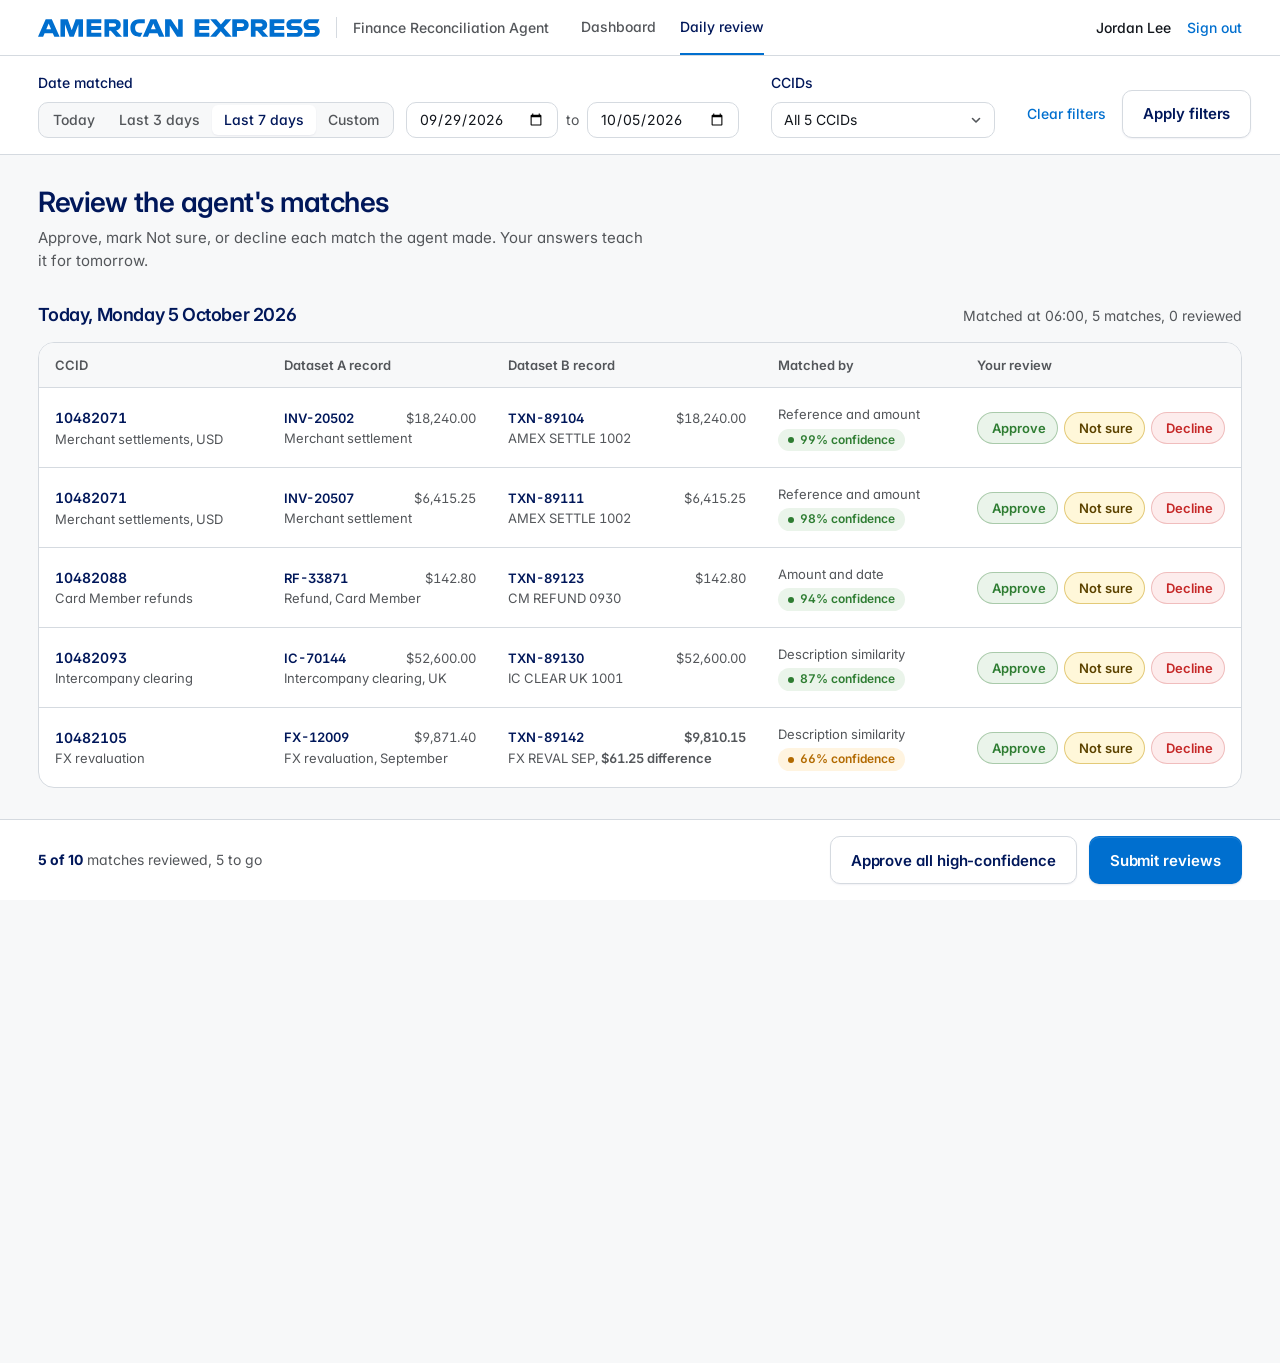
==== Agentic-Fin-Rec/ui/daily-review.html @ f0fa7b22 "Add daily feedback screen Static daily review screen with date-matched and CCID filters, matches gro" ====
<!doctype html>
<html lang="en">
<head>
  <meta charset="utf-8">
  <meta name="viewport" content="width=1440">
  <title>Daily review · Finance Reconciliation Agent</title>
  <link rel="icon" type="image/svg+xml" href="assets/American_Express/American_Express_Symbol_6.svg">
  <link rel="preconnect" href="https://fonts.googleapis.com">
  <link rel="preconnect" href="https://fonts.gstatic.com" crossorigin>
  <link rel="stylesheet" href="https://fonts.googleapis.com/css2?family=Inter:wght@400;500;600;700&display=swap">
  <link rel="stylesheet" href="assets/css/tokens.css">
  <link rel="stylesheet" href="assets/css/base.css">
  <link rel="stylesheet" href="assets/css/onboarding.css">
  <link rel="stylesheet" href="assets/css/daily-review.css">
</head>
<!-- Daily feedback screen. Static UI: no JavaScript; filters and buttons are visual only.
     Reuses the .verdict, .rec, .rule-cell and .section pieces from onboarding.css. -->
<body class="daily">
  <header class="topbar">
    <a class="topbar__brand" href="dashboard.html" aria-label="Finance Reconciliation Agent, dashboard">
      <img class="topbar__logo" src="assets/American_Express/American_Express_Logo_0.svg" alt="American Express" width="282" height="18">
      <span class="topbar__product">Finance Reconciliation Agent</span>
    </a>
    <nav class="topbar__nav" aria-label="Main">
      <a class="topbar__link" href="dashboard.html">Dashboard</a>
      <a class="topbar__link" href="daily-review.html" aria-current="page">Daily review</a>
    </nav>
    <div class="topbar__user">
      <span>Jordan Lee</span>
      <a class="link" href="index.html">Sign out</a>
    </div>
  </header>

  <form class="filters" aria-label="Filter matches">
    <div class="filters__group">
      <span class="field__label" id="date-label">Date matched</span>
      <div class="filters__row">
        <div class="seg" role="radiogroup" aria-labelledby="date-label"><label class="seg__opt"><input type="radio" name="range"><span>Today</span></label><label class="seg__opt"><input type="radio" name="range"><span>Last 3 days</span></label><label class="seg__opt"><input type="radio" name="range" checked><span>Last 7 days</span></label><label class="seg__opt"><input type="radio" name="range"><span>Custom</span></label></div>
        <div class="dates">
          <label class="visually-hidden" for="from">From</label>
          <input class="input input--compact" id="from" type="date" value="2026-09-29">
          <span class="dates__to" aria-hidden="true">to</span>
          <label class="visually-hidden" for="to">To</label>
          <input class="input input--compact" id="to" type="date" value="2026-10-05">
        </div>
      </div>
    </div>

    <div class="filters__group">
      <span class="field__label" id="ccid-label">CCIDs</span>
      <details class="multi">
        <summary class="multi__trigger" aria-labelledby="ccid-label"><span>All 5 CCIDs</span></summary>
        <div class="multi__menu">
          <div class="multi__tools"><a class="link" href="daily-review.html">Select all</a><a class="link" href="daily-review.html">Clear</a></div>
          <ul class="multi__list">
              <li><label class="multi__opt"><input type="checkbox" checked><span class="multi__box" aria-hidden="true"><svg viewBox="0 0 24 24" fill="none" stroke="currentColor" stroke-width="1.75" stroke-linecap="round" stroke-linejoin="round" aria-hidden="true"><path d="m5 12.5 4.5 4.5L19 7.5"/></svg></span><span class="multi__label"><b>10482071</b><span>Merchant settlements, USD</span></span></label></li>
              <li><label class="multi__opt"><input type="checkbox" checked><span class="multi__box" aria-hidden="true"><svg viewBox="0 0 24 24" fill="none" stroke="currentColor" stroke-width="1.75" stroke-linecap="round" stroke-linejoin="round" aria-hidden="true"><path d="m5 12.5 4.5 4.5L19 7.5"/></svg></span><span class="multi__label"><b>10482088</b><span>Card Member refunds</span></span></label></li>
              <li><label class="multi__opt"><input type="checkbox" checked><span class="multi__box" aria-hidden="true"><svg viewBox="0 0 24 24" fill="none" stroke="currentColor" stroke-width="1.75" stroke-linecap="round" stroke-linejoin="round" aria-hidden="true"><path d="m5 12.5 4.5 4.5L19 7.5"/></svg></span><span class="multi__label"><b>10482093</b><span>Intercompany clearing</span></span></label></li>
              <li><label class="multi__opt"><input type="checkbox" checked><span class="multi__box" aria-hidden="true"><svg viewBox="0 0 24 24" fill="none" stroke="currentColor" stroke-width="1.75" stroke-linecap="round" stroke-linejoin="round" aria-hidden="true"><path d="m5 12.5 4.5 4.5L19 7.5"/></svg></span><span class="multi__label"><b>10482105</b><span>FX revaluation</span></span></label></li>
              <li><label class="multi__opt"><input type="checkbox" checked><span class="multi__box" aria-hidden="true"><svg viewBox="0 0 24 24" fill="none" stroke="currentColor" stroke-width="1.75" stroke-linecap="round" stroke-linejoin="round" aria-hidden="true"><path d="m5 12.5 4.5 4.5L19 7.5"/></svg></span><span class="multi__label"><b>10482117</b><span>Rewards liability</span></span></label></li>
          </ul>
        </div>
      </details>
    </div>

    <div class="filters__apply">
      <a class="link" href="daily-review.html">Clear filters</a>
      <button class="btn btn--secondary" type="button">Apply filters</button>
    </div>
  </form>

  <main class="daily__scroll" id="main">
    <div class="daily__inner">
      <header class="work__head daily__head">
        <h1>Review the agent's matches</h1>
        <p>Approve, mark Not sure, or decline each match the agent made. Your answers teach it for tomorrow.</p>
      </header>

        <section class="section day" aria-labelledby="day-2026-10-05">
          <div class="section__head">
            <h2 id="day-2026-10-05">Today, Monday 5 October 2026</h2>
            <p>Matched at 06:00, 5 matches, 0 reviewed</p>
          </div>
          <div class="table-wrap">
            <table class="table">
              <thead>
                <tr>
                  <th scope="col">CCID</th>
                  <th scope="col">Dataset A record</th>
                  <th scope="col">Dataset B record</th>
                  <th scope="col">Matched by</th>
                  <th scope="col">Your review</th>
                </tr>
              </thead>
              <tbody>
                <tr>
                  <td><span class="rec"><b>10482071</b><span>Merchant settlements, USD</span></span></td>
                  <td><span class="rec"><span class="rec__line"><b>INV-20502</b><span class="rec__amount">$18,240.00</span></span><span>Merchant settlement</span></span></td>
                  <td><span class="rec"><span class="rec__line"><b>TXN-89104</b><span class="rec__amount">$18,240.00</span></span><span>AMEX SETTLE 1002</span></span></td>
                  <td><span class="rule-cell"><span>Reference and amount</span><span class="chip chip--success">99% confidence</span></span></td>
                  <td><fieldset class="verdict"><legend class="visually-hidden">Review match for INV-20502</legend><label class="verdict__opt verdict__opt--approve"><input type="radio" name="verdict-INV-20502" value="approve"><svg viewBox="0 0 24 24" fill="none" stroke="currentColor" stroke-width="1.75" stroke-linecap="round" stroke-linejoin="round" aria-hidden="true"><path d="m5 12.5 4.5 4.5L19 7.5"/></svg>Approve</label><label class="verdict__opt verdict__opt--unsure"><input type="radio" name="verdict-INV-20502" value="unsure"><svg viewBox="0 0 24 24" fill="none" stroke="currentColor" stroke-width="1.75" stroke-linecap="round" stroke-linejoin="round" aria-hidden="true"><circle cx="12" cy="12" r="9"/><path d="M9.6 9.2a2.5 2.5 0 0 1 4.8 1c0 1.7-2.4 2.2-2.4 3.6"/><circle cx="12" cy="17" r=".6" fill="currentColor"/></svg>Not sure</label><label class="verdict__opt verdict__opt--decline"><input type="radio" name="verdict-INV-20502" value="decline"><svg viewBox="0 0 24 24" fill="none" stroke="currentColor" stroke-width="1.75" stroke-linecap="round" stroke-linejoin="round" aria-hidden="true"><path d="M7 7l10 10M17 7 7 17"/></svg>Decline</label></fieldset></td>
                </tr>
                <tr>
                  <td><span class="rec"><b>10482071</b><span>Merchant settlements, USD</span></span></td>
                  <td><span class="rec"><span class="rec__line"><b>INV-20507</b><span class="rec__amount">$6,415.25</span></span><span>Merchant settlement</span></span></td>
                  <td><span class="rec"><span class="rec__line"><b>TXN-89111</b><span class="rec__amount">$6,415.25</span></span><span>AMEX SETTLE 1002</span></span></td>
                  <td><span class="rule-cell"><span>Reference and amount</span><span class="chip chip--success">98% confidence</span></span></td>
                  <td><fieldset class="verdict"><legend class="visually-hidden">Review match for INV-20507</legend><label class="verdict__opt verdict__opt--approve"><input type="radio" name="verdict-INV-20507" value="approve"><svg viewBox="0 0 24 24" fill="none" stroke="currentColor" stroke-width="1.75" stroke-linecap="round" stroke-linejoin="round" aria-hidden="true"><path d="m5 12.5 4.5 4.5L19 7.5"/></svg>Approve</label><label class="verdict__opt verdict__opt--unsure"><input type="radio" name="verdict-INV-20507" value="unsure"><svg viewBox="0 0 24 24" fill="none" stroke="currentColor" stroke-width="1.75" stroke-linecap="round" stroke-linejoin="round" aria-hidden="true"><circle cx="12" cy="12" r="9"/><path d="M9.6 9.2a2.5 2.5 0 0 1 4.8 1c0 1.7-2.4 2.2-2.4 3.6"/><circle cx="12" cy="17" r=".6" fill="currentColor"/></svg>Not sure</label><label class="verdict__opt verdict__opt--decline"><input type="radio" name="verdict-INV-20507" value="decline"><svg viewBox="0 0 24 24" fill="none" stroke="currentColor" stroke-width="1.75" stroke-linecap="round" stroke-linejoin="round" aria-hidden="true"><path d="M7 7l10 10M17 7 7 17"/></svg>Decline</label></fieldset></td>
                </tr>
                <tr>
                  <td><span class="rec"><b>10482088</b><span>Card Member refunds</span></span></td>
                  <td><span class="rec"><span class="rec__line"><b>RF-33871</b><span class="rec__amount">$142.80</span></span><span>Refund, Card Member</span></span></td>
                  <td><span class="rec"><span class="rec__line"><b>TXN-89123</b><span class="rec__amount">$142.80</span></span><span>CM REFUND 0930</span></span></td>
                  <td><span class="rule-cell"><span>Amount and date</span><span class="chip chip--success">94% confidence</span></span></td>
                  <td><fieldset class="verdict"><legend class="visually-hidden">Review match for RF-33871</legend><label class="verdict__opt verdict__opt--approve"><input type="radio" name="verdict-RF-33871" value="approve"><svg viewBox="0 0 24 24" fill="none" stroke="currentColor" stroke-width="1.75" stroke-linecap="round" stroke-linejoin="round" aria-hidden="true"><path d="m5 12.5 4.5 4.5L19 7.5"/></svg>Approve</label><label class="verdict__opt verdict__opt--unsure"><input type="radio" name="verdict-RF-33871" value="unsure"><svg viewBox="0 0 24 24" fill="none" stroke="currentColor" stroke-width="1.75" stroke-linecap="round" stroke-linejoin="round" aria-hidden="true"><circle cx="12" cy="12" r="9"/><path d="M9.6 9.2a2.5 2.5 0 0 1 4.8 1c0 1.7-2.4 2.2-2.4 3.6"/><circle cx="12" cy="17" r=".6" fill="currentColor"/></svg>Not sure</label><label class="verdict__opt verdict__opt--decline"><input type="radio" name="verdict-RF-33871" value="decline"><svg viewBox="0 0 24 24" fill="none" stroke="currentColor" stroke-width="1.75" stroke-linecap="round" stroke-linejoin="round" aria-hidden="true"><path d="M7 7l10 10M17 7 7 17"/></svg>Decline</label></fieldset></td>
                </tr>
                <tr>
                  <td><span class="rec"><b>10482093</b><span>Intercompany clearing</span></span></td>
                  <td><span class="rec"><span class="rec__line"><b>IC-70144</b><span class="rec__amount">$52,600.00</span></span><span>Intercompany clearing, UK</span></span></td>
                  <td><span class="rec"><span class="rec__line"><b>TXN-89130</b><span class="rec__amount">$52,600.00</span></span><span>IC CLEAR UK 1001</span></span></td>
                  <td><span class="rule-cell"><span>Description similarity</span><span class="chip chip--success">87% confidence</span></span></td>
                  <td><fieldset class="verdict"><legend class="visually-hidden">Review match for IC-70144</legend><label class="verdict__opt verdict__opt--approve"><input type="radio" name="verdict-IC-70144" value="approve"><svg viewBox="0 0 24 24" fill="none" stroke="currentColor" stroke-width="1.75" stroke-linecap="round" stroke-linejoin="round" aria-hidden="true"><path d="m5 12.5 4.5 4.5L19 7.5"/></svg>Approve</label><label class="verdict__opt verdict__opt--unsure"><input type="radio" name="verdict-IC-70144" value="unsure"><svg viewBox="0 0 24 24" fill="none" stroke="currentColor" stroke-width="1.75" stroke-linecap="round" stroke-linejoin="round" aria-hidden="true"><circle cx="12" cy="12" r="9"/><path d="M9.6 9.2a2.5 2.5 0 0 1 4.8 1c0 1.7-2.4 2.2-2.4 3.6"/><circle cx="12" cy="17" r=".6" fill="currentColor"/></svg>Not sure</label><label class="verdict__opt verdict__opt--decline"><input type="radio" name="verdict-IC-70144" value="decline"><svg viewBox="0 0 24 24" fill="none" stroke="currentColor" stroke-width="1.75" stroke-linecap="round" stroke-linejoin="round" aria-hidden="true"><path d="M7 7l10 10M17 7 7 17"/></svg>Decline</label></fieldset></td>
                </tr>
                <tr>
                  <td><span class="rec"><b>10482105</b><span>FX revaluation</span></span></td>
                  <td><span class="rec"><span class="rec__line"><b>FX-12009</b><span class="rec__amount">$9,871.40</span></span><span>FX revaluation, September</span></span></td>
                  <td><span class="rec"><span class="rec__line"><b>TXN-89142</b><span class="amount-diff">$9,810.15</span></span><span>FX REVAL SEP, <span class="amount-diff">$61.25 difference</span></span></span></td>
                  <td><span class="rule-cell"><span>Description similarity</span><span class="chip chip--warning">66% confidence</span></span></td>
                  <td><fieldset class="verdict"><legend class="visually-hidden">Review match for FX-12009</legend><label class="verdict__opt verdict__opt--approve"><input type="radio" name="verdict-FX-12009" value="approve"><svg viewBox="0 0 24 24" fill="none" stroke="currentColor" stroke-width="1.75" stroke-linecap="round" stroke-linejoin="round" aria-hidden="true"><path d="m5 12.5 4.5 4.5L19 7.5"/></svg>Approve</label><label class="verdict__opt verdict__opt--unsure"><input type="radio" name="verdict-FX-12009" value="unsure"><svg viewBox="0 0 24 24" fill="none" stroke="currentColor" stroke-width="1.75" stroke-linecap="round" stroke-linejoin="round" aria-hidden="true"><circle cx="12" cy="12" r="9"/><path d="M9.6 9.2a2.5 2.5 0 0 1 4.8 1c0 1.7-2.4 2.2-2.4 3.6"/><circle cx="12" cy="17" r=".6" fill="currentColor"/></svg>Not sure</label><label class="verdict__opt verdict__opt--decline"><input type="radio" name="verdict-FX-12009" value="decline"><svg viewBox="0 0 24 24" fill="none" stroke="currentColor" stroke-width="1.75" stroke-linecap="round" stroke-linejoin="round" aria-hidden="true"><path d="M7 7l10 10M17 7 7 17"/></svg>Decline</label></fieldset></td>
                </tr>
              </tbody>
            </table>
          </div>
        </section>

        <section class="section day" aria-labelledby="day-2026-10-02">
          <div class="section__head">
            <h2 id="day-2026-10-02">Friday 2 October 2026</h2>
            <p>Matched at 06:00, 3 matches, 3 reviewed</p>
          </div>
          <div class="table-wrap">
            <table class="table">
              <thead>
                <tr>
                  <th scope="col">CCID</th>
                  <th scope="col">Dataset A record</th>
                  <th scope="col">Dataset B record</th>
                  <th scope="col">Matched by</th>
                  <th scope="col">Your review</th>
                </tr>
              </thead>
              <tbody>
                <tr>
                  <td><span class="rec"><b>10482071</b><span>Merchant settlements, USD</span></span></td>
                  <td><span class="rec"><span class="rec__line"><b>INV-20488</b><span class="rec__amount">$3,120.00</span></span><span>Merchant settlement</span></span></td>
                  <td><span class="rec"><span class="rec__line"><b>TXN-89061</b><span class="rec__amount">$3,120.00</span></span><span>AMEX SETTLE 0930</span></span></td>
                  <td><span class="rule-cell"><span>Reference and amount</span><span class="chip chip--success">99% confidence</span></span></td>
                  <td><fieldset class="verdict"><legend class="visually-hidden">Review match for INV-20488</legend><label class="verdict__opt verdict__opt--approve"><input type="radio" name="verdict-INV-20488" value="approve" checked><svg viewBox="0 0 24 24" fill="none" stroke="currentColor" stroke-width="1.75" stroke-linecap="round" stroke-linejoin="round" aria-hidden="true"><path d="m5 12.5 4.5 4.5L19 7.5"/></svg>Approve</label><label class="verdict__opt verdict__opt--unsure"><input type="radio" name="verdict-INV-20488" value="unsure"><svg viewBox="0 0 24 24" fill="none" stroke="currentColor" stroke-width="1.75" stroke-linecap="round" stroke-linejoin="round" aria-hidden="true"><circle cx="12" cy="12" r="9"/><path d="M9.6 9.2a2.5 2.5 0 0 1 4.8 1c0 1.7-2.4 2.2-2.4 3.6"/><circle cx="12" cy="17" r=".6" fill="currentColor"/></svg>Not sure</label><label class="verdict__opt verdict__opt--decline"><input type="radio" name="verdict-INV-20488" value="decline"><svg viewBox="0 0 24 24" fill="none" stroke="currentColor" stroke-width="1.75" stroke-linecap="round" stroke-linejoin="round" aria-hidden="true"><path d="M7 7l10 10M17 7 7 17"/></svg>Decline</label></fieldset></td>
                </tr>
                <tr>
                  <td><span class="rec"><b>10482117</b><span>Rewards liability</span></span></td>
                  <td><span class="rec"><span class="rec__line"><b>RW-90215</b><span class="rec__amount">$27,400.00</span></span><span>Rewards accrual, September</span></span></td>
                  <td><span class="rec"><span class="rec__line"><b>TXN-89077</b><span class="rec__amount">$27,400.00</span></span><span>REWARDS ACCR SEP</span></span></td>
                  <td><span class="rule-cell"><span>Description similarity</span><span class="chip chip--success">88% confidence</span></span></td>
                  <td><fieldset class="verdict"><legend class="visually-hidden">Review match for RW-90215</legend><label class="verdict__opt verdict__opt--approve"><input type="radio" name="verdict-RW-90215" value="approve" checked><svg viewBox="0 0 24 24" fill="none" stroke="currentColor" stroke-width="1.75" stroke-linecap="round" stroke-linejoin="round" aria-hidden="true"><path d="m5 12.5 4.5 4.5L19 7.5"/></svg>Approve</label><label class="verdict__opt verdict__opt--unsure"><input type="radio" name="verdict-RW-90215" value="unsure"><svg viewBox="0 0 24 24" fill="none" stroke="currentColor" stroke-width="1.75" stroke-linecap="round" stroke-linejoin="round" aria-hidden="true"><circle cx="12" cy="12" r="9"/><path d="M9.6 9.2a2.5 2.5 0 0 1 4.8 1c0 1.7-2.4 2.2-2.4 3.6"/><circle cx="12" cy="17" r=".6" fill="currentColor"/></svg>Not sure</label><label class="verdict__opt verdict__opt--decline"><input type="radio" name="verdict-RW-90215" value="decline"><svg viewBox="0 0 24 24" fill="none" stroke="currentColor" stroke-width="1.75" stroke-linecap="round" stroke-linejoin="round" aria-hidden="true"><path d="M7 7l10 10M17 7 7 17"/></svg>Decline</label></fieldset></td>
                </tr>
                <tr>
                  <td><span class="rec"><b>10482088</b><span>Card Member refunds</span></span></td>
                  <td><span class="rec"><span class="rec__line"><b>RF-33860</b><span class="rec__amount">$1,075.50</span></span><span>Refund, Card Member</span></span></td>
                  <td><span class="rec"><span class="rec__line"><b>TXN-89080</b><span class="amount-diff">$1,057.50</span></span><span>CM REFUND 0929, <span class="amount-diff">$18.00 difference</span></span></span></td>
                  <td><span class="rule-cell"><span>Description similarity</span><span class="chip chip--warning">71% confidence</span></span></td>
                  <td><fieldset class="verdict"><legend class="visually-hidden">Review match for RF-33860</legend><label class="verdict__opt verdict__opt--approve"><input type="radio" name="verdict-RF-33860" value="approve"><svg viewBox="0 0 24 24" fill="none" stroke="currentColor" stroke-width="1.75" stroke-linecap="round" stroke-linejoin="round" aria-hidden="true"><path d="m5 12.5 4.5 4.5L19 7.5"/></svg>Approve</label><label class="verdict__opt verdict__opt--unsure"><input type="radio" name="verdict-RF-33860" value="unsure" checked><svg viewBox="0 0 24 24" fill="none" stroke="currentColor" stroke-width="1.75" stroke-linecap="round" stroke-linejoin="round" aria-hidden="true"><circle cx="12" cy="12" r="9"/><path d="M9.6 9.2a2.5 2.5 0 0 1 4.8 1c0 1.7-2.4 2.2-2.4 3.6"/><circle cx="12" cy="17" r=".6" fill="currentColor"/></svg>Not sure</label><label class="verdict__opt verdict__opt--decline"><input type="radio" name="verdict-RF-33860" value="decline"><svg viewBox="0 0 24 24" fill="none" stroke="currentColor" stroke-width="1.75" stroke-linecap="round" stroke-linejoin="round" aria-hidden="true"><path d="M7 7l10 10M17 7 7 17"/></svg>Decline</label></fieldset></td>
                </tr>
              </tbody>
            </table>
          </div>
        </section>

        <section class="section day" aria-labelledby="day-2026-10-01">
          <div class="section__head">
            <h2 id="day-2026-10-01">Thursday 1 October 2026</h2>
            <p>Matched at 06:00, 2 matches, 2 reviewed</p>
          </div>
          <div class="table-wrap">
            <table class="table">
              <thead>
                <tr>
                  <th scope="col">CCID</th>
                  <th scope="col">Dataset A record</th>
                  <th scope="col">Dataset B record</th>
                  <th scope="col">Matched by</th>
                  <th scope="col">Your review</th>
                </tr>
              </thead>
              <tbody>
                <tr>
                  <td><span class="rec"><b>10482093</b><span>Intercompany clearing</span></span></td>
                  <td><span class="rec"><span class="rec__line"><b>IC-70131</b><span class="rec__amount">$14,990.00</span></span><span>Intercompany clearing, UK</span></span></td>
                  <td><span class="rec"><span class="rec__line"><b>TXN-89012</b><span class="amount-diff">$14,900.00</span></span><span>IC CLEAR UK 0929, <span class="amount-diff">$90.00 difference</span></span></span></td>
                  <td><span class="rule-cell"><span>Description similarity</span><span class="chip chip--warning">61% confidence</span></span></td>
                  <td><fieldset class="verdict"><legend class="visually-hidden">Review match for IC-70131</legend><label class="verdict__opt verdict__opt--approve"><input type="radio" name="verdict-IC-70131" value="approve"><svg viewBox="0 0 24 24" fill="none" stroke="currentColor" stroke-width="1.75" stroke-linecap="round" stroke-linejoin="round" aria-hidden="true"><path d="m5 12.5 4.5 4.5L19 7.5"/></svg>Approve</label><label class="verdict__opt verdict__opt--unsure"><input type="radio" name="verdict-IC-70131" value="unsure"><svg viewBox="0 0 24 24" fill="none" stroke="currentColor" stroke-width="1.75" stroke-linecap="round" stroke-linejoin="round" aria-hidden="true"><circle cx="12" cy="12" r="9"/><path d="M9.6 9.2a2.5 2.5 0 0 1 4.8 1c0 1.7-2.4 2.2-2.4 3.6"/><circle cx="12" cy="17" r=".6" fill="currentColor"/></svg>Not sure</label><label class="verdict__opt verdict__opt--decline"><input type="radio" name="verdict-IC-70131" value="decline" checked><svg viewBox="0 0 24 24" fill="none" stroke="currentColor" stroke-width="1.75" stroke-linecap="round" stroke-linejoin="round" aria-hidden="true"><path d="M7 7l10 10M17 7 7 17"/></svg>Decline</label></fieldset></td>
                </tr>
                <tr>
                  <td><span class="rec"><b>10482071</b><span>Merchant settlements, USD</span></span></td>
                  <td><span class="rec"><span class="rec__line"><b>INV-20471</b><span class="rec__amount">$2,260.40</span></span><span>Merchant settlement</span></span></td>
                  <td><span class="rec"><span class="rec__line"><b>TXN-89019</b><span class="rec__amount">$2,260.40</span></span><span>AMEX SETTLE 0929</span></span></td>
                  <td><span class="rule-cell"><span>Reference and amount</span><span class="chip chip--success">98% confidence</span></span></td>
                  <td><fieldset class="verdict"><legend class="visually-hidden">Review match for INV-20471</legend><label class="verdict__opt verdict__opt--approve"><input type="radio" name="verdict-INV-20471" value="approve" checked><svg viewBox="0 0 24 24" fill="none" stroke="currentColor" stroke-width="1.75" stroke-linecap="round" stroke-linejoin="round" aria-hidden="true"><path d="m5 12.5 4.5 4.5L19 7.5"/></svg>Approve</label><label class="verdict__opt verdict__opt--unsure"><input type="radio" name="verdict-INV-20471" value="unsure"><svg viewBox="0 0 24 24" fill="none" stroke="currentColor" stroke-width="1.75" stroke-linecap="round" stroke-linejoin="round" aria-hidden="true"><circle cx="12" cy="12" r="9"/><path d="M9.6 9.2a2.5 2.5 0 0 1 4.8 1c0 1.7-2.4 2.2-2.4 3.6"/><circle cx="12" cy="17" r=".6" fill="currentColor"/></svg>Not sure</label><label class="verdict__opt verdict__opt--decline"><input type="radio" name="verdict-INV-20471" value="decline"><svg viewBox="0 0 24 24" fill="none" stroke="currentColor" stroke-width="1.75" stroke-linecap="round" stroke-linejoin="round" aria-hidden="true"><path d="M7 7l10 10M17 7 7 17"/></svg>Decline</label></fieldset></td>
                </tr>
              </tbody>
            </table>
          </div>
        </section>

    </div>
  </main>

  <footer class="actions">
    <p class="actions__status"><strong>5 of 10</strong> matches reviewed, 5 to go</p>
    <span class="actions__skip"></span>
    <button class="btn btn--secondary" type="button">Approve all high-confidence</button>
    <button class="btn btn--primary" type="button">Submit reviews</button>
  </footer>
</body>
</html>
---- Agentic-Fin-Rec/ui/assets/css/tokens.css ----
/* ==========================================================================
   Design tokens: Finance Reconciliation Agent
   --------------------------------------------------------------------------
   Single source of truth for colour, type, spacing, radius, shadow and
   motion. Screens reference these variables only; raw hex values belong
   in this file and nowhere else (Issue 4 acceptance criterion).

   Palette is Amex-aligned for an internal tool, not an official brand spec.
   ========================================================================== */

:root {
  /* ---- Brand ------------------------------------------------------------ */
  --color-primary:          #006FCF;  /* buttons, links, active states   */
  --color-primary-hover:    #005BB0;
  --color-primary-active:   #004C93;
  --color-primary-soft:     #E8F2FC;  /* tinted backgrounds              */
  --color-primary-glow:     rgba(0, 111, 207, 0.55);
  --color-primary-glow-soft: rgba(0, 111, 207, 0.32);
  --color-navy:             #00175A;  /* headings, sidebar, dark surfaces */
  --color-navy-deep:        #000F3D;
  --color-navy-raised:      #0B2468;  /* nodes / raised shapes on navy  */
  --color-primary-on-dark:  #6CB4F5;  /* primary accent on navy: 7.4:1  */

  /* ---- Neutrals --------------------------------------------------------- */
  --color-slate:            #53565A;  /* secondary text                   */
  --color-bg:               #F7F8F9;  /* page background                  */
  --color-surface:          #FFFFFF;  /* cards, inputs                    */
  --color-surface-muted:    #F1F3F5;  /* disabled inputs, wells           */
  --color-border:           #D5DAE0;
  --color-border-strong:    #8A9099;
  --color-hairline:         rgba(0, 23, 90, 0.06);
  --color-text:             #12161C;
  --color-text-muted:       var(--color-slate);
  --color-text-subtle:      #6B7076;  /* placeholders: 5:1 on white      */

  /* ---- On dark surfaces (navy) ----------------------------------------- */
  --color-on-dark:          #FFFFFF;
  --color-on-dark-muted:    rgba(255, 255, 255, 0.74);
  --color-on-dark-subtle:   rgba(255, 255, 255, 0.52);
  --color-on-dark-line:     rgba(255, 255, 255, 0.12);
  --color-on-dark-glass:    rgba(255, 255, 255, 0.06);
  --color-on-dark-grid:     rgba(255, 255, 255, 0.06);

  /* ---- Status ----------------------------------------------------------- */
  --color-success:          #2E7D32;  /* matched, completed */
  --color-success-soft:     #EAF4EA;
  --color-success-on-dark:  #8FD694;
  --color-warning:          #B26A00;  /* needs review       */
  --color-warning-soft:     #FFF4E0;
  --color-warning-on-dark:  #FFC567;
  --color-error:            #C62828;  /* failed, unmatched  */
  --color-error-soft:       #FDECEC;
  --color-error-line:       rgba(198, 40, 40, 0.24);
  --color-error-on-dark:    #FF9A9A;

  /* Caution (yellow): "Not sure" review verdict. Dark ink keeps AA contrast. */
  --color-caution:          #F2B600;
  --color-caution-soft:     #FFF7D9;
  --color-caution-ink:      #5C4300;
  --color-caution-line:     rgba(194, 146, 0, 0.45);
  --color-success-line:     rgba(46, 125, 50, 0.35);

  /* ---- Focus ------------------------------------------------------------ */
  --focus-ring:             0 0 0 4px rgba(0, 111, 207, 0.22);
  --focus-ring-error:       0 0 0 4px rgba(198, 40, 40, 0.18);
  --focus-outline:          2px solid var(--color-primary);

  /* ---- Typography ------------------------------------------------------- */
  --font-sans: "Inter", "Helvetica Neue", Helvetica, Arial, system-ui, sans-serif;
  --font-mono: ui-monospace, "SF Mono", Menlo, Consolas, monospace;

  --text-2xs:     0.75rem;    /* 12px */
  --text-xs:      0.8125rem;  /* 13px */
  --text-sm:      0.875rem;   /* 14px */
  --text-md:      0.9375rem;  /* 15px */
  --text-base:    1rem;       /* 16px */
  --text-lg:      1.125rem;   /* 18px */
  --text-xl:      1.5rem;     /* 24px */
  --text-2xl:     1.75rem;    /* 28px */
  --text-display: clamp(2rem, 1.1rem + 2.4vw, 3.25rem);
  --text-display-sm: 2.25rem; /* display on laptop-height screens */

  --weight-regular:  400;
  --weight-medium:   500;
  --weight-semibold: 600;
  --weight-bold:     700;

  --leading-tight:  1.12;
  --leading-snug:   1.35;
  --leading-normal: 1.55;

  --tracking-tight: -0.022em;
  --tracking-wide:  0.08em;

  /* ---- Spacing (4px base) ----------------------------------------------- */
  --space-1:  0.25rem;
  --space-2:  0.5rem;
  --space-3:  0.75rem;
  --space-4:  1rem;
  --space-5:  1.25rem;
  --space-6:  1.5rem;
  --space-8:  2rem;
  --space-10: 2.5rem;
  --space-12: 3rem;
  --space-16: 4rem;

  /* ---- Shape ------------------------------------------------------------ */
  --radius-sm:   6px;
  --radius-md:   10px;
  --radius-lg:   16px;
  --radius-xl:   20px;
  --radius-pill: 999px;

  --control-height: 3rem;

  /* ---- Elevation -------------------------------------------------------- */
  --shadow-sm:   0 1px 2px rgba(0, 23, 90, 0.06);
  --shadow-card: 0 1px 2px rgba(0, 23, 90, 0.04),
                 0 16px 40px -12px rgba(0, 23, 90, 0.16);
  --shadow-lg:   0 2px 4px rgba(0, 23, 90, 0.06),
                 0 32px 64px -16px rgba(0, 23, 90, 0.28);
  --shadow-btn:  0 1px 2px rgba(0, 23, 90, 0.12),
                 inset 0 1px 0 rgba(255, 255, 255, 0.12);

  --shadow-glass: 0 24px 48px -24px rgba(0, 0, 0, 0.5);

  --backdrop:    rgba(0, 15, 61, 0.48);

  /* ---- Motion ----------------------------------------------------------- */
  --ease-out:      cubic-bezier(0.2, 0.8, 0.2, 1);
  --ease-in-out:   cubic-bezier(0.65, 0, 0.35, 1);
  --duration-fast: 120ms;
  --duration:      200ms;
  --duration-slow: 420ms;
}

@media (prefers-reduced-motion: reduce) {
  :root {
    --duration-fast: 0ms;
    --duration:      0ms;
    --duration-slow: 0ms;
  }
}
---- Agentic-Fin-Rec/ui/assets/css/base.css ----
/* ==========================================================================
   Base: reset, typography and shared components
   --------------------------------------------------------------------------
   Components here (button, input, field, alert, badge, link, spinner) are
   the first slice of the Issue 4 design system and are reused by every
   screen. Depends on tokens.css.
   ========================================================================== */

/* ---- Reset -------------------------------------------------------------- */
*,
*::before,
*::after {
  box-sizing: border-box;
}

* {
  margin: 0;
}

html {
  -webkit-text-size-adjust: 100%;
  text-size-adjust: 100%;
}

body {
  min-height: 100vh;
  min-height: 100dvh;
  font-family: var(--font-sans);
  font-size: var(--text-base);
  line-height: var(--leading-normal);
  color: var(--color-text);
  background: var(--color-bg);
  -webkit-font-smoothing: antialiased;
  -moz-osx-font-smoothing: grayscale;
  font-feature-settings: "cv11", "ss01"; /* Inter: single-storey a, open digits */
}

img,
svg {
  display: block;
  max-width: 100%;
}

input,
button,
select,
textarea {
  font: inherit;
  color: inherit;
}

button {
  cursor: pointer;
}

fieldset {
  min-width: 0;
  padding: 0;
  border: 0;
}

h1,
h2,
h3 {
  color: var(--color-navy);
  line-height: var(--leading-tight);
  letter-spacing: var(--tracking-tight);
  text-wrap: balance;
}

p {
  text-wrap: pretty;
}

code {
  font-family: var(--font-mono);
  font-size: 0.92em;
  padding: 0.1em 0.35em;
  border-radius: var(--radius-sm);
  background: var(--color-surface-muted);
  color: var(--color-navy);
}

:focus-visible {
  outline: var(--focus-outline);
  outline-offset: 2px;
}

::selection {
  background: var(--color-primary-soft);
  color: var(--color-navy);
}

.visually-hidden {
  position: absolute !important;
  width: 1px;
  height: 1px;
  padding: 0;
  margin: -1px;
  overflow: hidden;
  clip: rect(0 0 0 0);
  white-space: nowrap;
  border: 0;
}

/* ---- Link --------------------------------------------------------------- */
.link {
  padding: 0;
  border: 0;
  background: none;
  font-size: inherit;
  font-weight: var(--weight-medium);
  color: var(--color-primary);
  text-decoration: underline;
  text-decoration-color: transparent;
  text-underline-offset: 0.2em;
  transition: color var(--duration) var(--ease-out),
              text-decoration-color var(--duration) var(--ease-out);
}

.link:hover {
  color: var(--color-primary-hover);
  text-decoration-color: currentColor;
}

.link:focus-visible {
  border-radius: 2px;
}

.link:disabled {
  color: var(--color-text-subtle);
  cursor: not-allowed;
}

/* ---- Button ------------------------------------------------------------- */
.btn {
  position: relative;
  display: inline-flex;
  align-items: center;
  justify-content: center;
  gap: var(--space-2);
  min-height: var(--control-height);
  padding: 0 var(--space-5);
  border: 1px solid transparent;
  border-radius: var(--radius-md);
  font-size: var(--text-md);
  font-weight: var(--weight-semibold);
  line-height: 1;
  letter-spacing: -0.005em;
  text-decoration: none;
  white-space: nowrap;
  user-select: none;
  transition: background-color var(--duration) var(--ease-out),
              border-color var(--duration) var(--ease-out),
              color var(--duration) var(--ease-out),
              box-shadow var(--duration) var(--ease-out),
              transform var(--duration-fast) var(--ease-out);
}

.btn:active:not(:disabled) {
  transform: translateY(1px);
}

.btn:disabled:not([aria-busy="true"]):not([data-state="success"]) {
  opacity: 0.55;
  cursor: not-allowed;
}

.btn[aria-busy="true"] {
  cursor: progress;
}

.btn--block {
  width: 100%;
}

.btn svg {
  flex: none;
  width: 1.125rem;
  height: 1.125rem;
}

/* Primary */
.btn--primary {
  background: var(--color-primary);
  color: var(--color-on-dark);
  box-shadow: var(--shadow-btn);
}

.btn--primary:hover:not(:disabled) {
  background: var(--color-primary-hover);
}

.btn--primary:active:not(:disabled),
.btn--primary[aria-busy="true"] {
  background: var(--color-primary-active);
}

/* Secondary */
.btn--secondary {
  background: var(--color-surface);
  border-color: var(--color-border);
  color: var(--color-navy);
  box-shadow: var(--shadow-sm);
}

.btn--secondary:hover:not(:disabled) {
  border-color: var(--color-border-strong);
  background: var(--color-bg);
}

.btn--secondary[aria-busy="true"] {
  background: var(--color-bg);
}

/* Ghost */
.btn--ghost {
  background: transparent;
  color: var(--color-primary);
}

.btn--ghost:hover:not(:disabled) {
  background: var(--color-primary-soft);
}

/* Success (set by script after an action completes) */
.btn[data-state="success"] {
  background: var(--color-success);
  border-color: var(--color-success);
  color: var(--color-on-dark);
}

/* Button internals: spinner and check swap in by state */
.btn__spinner,
.btn__check {
  display: none;
}

.btn[aria-busy="true"] .btn__spinner,
.btn[data-state="success"] .btn__check {
  display: block;
}

.btn[aria-busy="true"] .btn__icon,
.btn[data-state="success"] .btn__icon {
  display: none;
}

.btn[data-state="success"] .btn__check {
  animation: pop var(--duration-slow) var(--ease-out);
}

/* ---- Spinner ------------------------------------------------------------ */
.spinner,
.btn__spinner {
  flex: none;
  width: 1.125rem;
  height: 1.125rem;
  border: 2px solid currentColor;
  border-right-color: transparent;
  border-radius: 50%;
  animation: spin 0.7s linear infinite;
}

@media (prefers-reduced-motion: reduce) {
  .spinner,
  .btn__spinner {
    animation-duration: 1.6s;
  }
}

/* ---- Field + Input ------------------------------------------------------ */
.field {
  display: grid;
  gap: var(--space-2);
}

.field__label {
  font-size: var(--text-sm);
  font-weight: var(--weight-medium);
  color: var(--color-navy);
  transition: color var(--duration) var(--ease-out);
}

.field:has(.input:focus) .field__label {
  color: var(--color-primary);
}

.input {
  width: 100%;
  height: var(--control-height);
  padding: 0 var(--space-4);
  border: 1px solid var(--color-border);
  border-radius: var(--radius-md);
  background: var(--color-surface);
  font-size: var(--text-base); /* 16px keeps iOS from zooming on focus */
  color: var(--color-text);
  transition: border-color var(--duration) var(--ease-out),
              box-shadow var(--duration) var(--ease-out),
              background-color var(--duration) var(--ease-out);
}

.input::placeholder {
  color: var(--color-text-subtle);
  opacity: 1;
}

.input:hover:not(:disabled):not(:focus) {
  border-color: var(--color-border-strong);
}

.input:focus {
  outline: none;
  border-color: var(--color-primary);
  box-shadow: var(--focus-ring);
}

.input:disabled {
  background: var(--color-surface-muted);
  color: var(--color-text-muted);
  cursor: not-allowed;
}

.input[aria-invalid="true"] {
  border-color: var(--color-error);
}

.input[aria-invalid="true"]:focus {
  box-shadow: var(--focus-ring-error);
}

.field:has(.input[aria-invalid="true"]) .field__label {
  color: var(--color-error);
}

/* Hide the native reveal / clear icons; we ship our own toggle */
.input::-ms-reveal,
.input::-ms-clear {
  display: none;
}

/* Input with a trailing icon button (e.g. show/hide password) */
.input-group {
  position: relative;
}

.input-group .input {
  padding-right: 3.25rem;
}

.input-action {
  position: absolute;
  top: 50%;
  right: var(--space-1);
  display: grid;
  place-items: center;
  width: 2.5rem;
  height: 2.5rem;
  border: 0;
  border-radius: var(--radius-sm);
  background: transparent;
  color: var(--color-text-subtle);
  translate: 0 -50%;
  transition: color var(--duration) var(--ease-out),
              background-color var(--duration) var(--ease-out);
}

.input-action:hover:not(:disabled) {
  color: var(--color-navy);
  background: var(--color-surface-muted);
}

.input-action:focus-visible {
  outline-offset: -2px;
}

.input-action:disabled {
  cursor: not-allowed;
}

.input-action svg {
  width: 1.25rem;
  height: 1.25rem;
}

/* Message line: space is always reserved so errors never shift layout */
.field__message {
  display: flex;
  align-items: flex-start;
  gap: var(--space-1);
  min-height: 1.25rem;
  font-size: var(--text-xs);
  line-height: 1.25rem;
  color: var(--color-text-muted);
}

.field__message:empty::before {
  content: none;
}

.field.is-invalid .field__message {
  color: var(--color-error);
}

.field.has-warning .field__message {
  color: var(--color-warning);
}

.field.is-invalid .field__message::before,
.field.has-warning .field__message::before {
  content: "";
  flex: none;
  width: 0.875rem;
  height: 0.875rem;
  margin-top: 0.1875rem;
  background: currentColor;
  -webkit-mask: var(--icon-alert) center / contain no-repeat;
  mask: var(--icon-alert) center / contain no-repeat;
}

:root {
  --icon-alert: url("data:image/svg+xml,%3Csvg xmlns='http://www.w3.org/2000/svg' viewBox='0 0 16 16'%3E%3Cpath d='M8 0a8 8 0 1 1 0 16A8 8 0 0 1 8 0Zm0 10.5a1 1 0 1 0 0 2 1 1 0 0 0 0-2ZM8 3.5a1 1 0 0 0-1 1v4a1 1 0 0 0 2 0v-4a1 1 0 0 0-1-1Z'/%3E%3C/svg%3E");
}

/* ---- Alert -------------------------------------------------------------- */
.alert {
  display: flex;
  align-items: flex-start;
  gap: var(--space-3);
  padding: var(--space-3) var(--space-4);
  border: 1px solid transparent;
  border-radius: var(--radius-md);
  font-size: var(--text-sm);
  line-height: var(--leading-snug);
}

.alert svg {
  flex: none;
  width: 1.125rem;
  height: 1.125rem;
  margin-top: 0.0625rem;
}

.alert--error {
  background: var(--color-error-soft);
  border-color: var(--color-error-line);
  color: var(--color-error);
}

/* ---- Badge -------------------------------------------------------------- */
.badge {
  display: inline-flex;
  align-items: center;
  gap: var(--space-1);
  padding: 0.125rem var(--space-2);
  border-radius: var(--radius-pill);
  background: var(--color-primary-soft);
  color: var(--color-primary-active);
  font-size: var(--text-2xs);
  font-weight: var(--weight-semibold);
  letter-spacing: 0.02em;
  line-height: 1.5;
  white-space: nowrap;
}

/* ---- Card --------------------------------------------------------------- */
.card {
  background: var(--color-surface);
  border: 1px solid var(--color-hairline);
  border-radius: var(--radius-xl);
  box-shadow: var(--shadow-card);
}

/* ---- Textarea ----------------------------------------------------------- */
.textarea {
  width: 100%;
  min-height: 6rem;
  padding: var(--space-3) var(--space-4);
  border: 1px solid var(--color-border);
  border-radius: var(--radius-md);
  background: var(--color-surface);
  font-size: var(--text-md);
  line-height: var(--leading-normal);
  color: var(--color-text);
  resize: vertical;
  transition: border-color var(--duration) var(--ease-out),
              box-shadow var(--duration) var(--ease-out);
}

.textarea::placeholder {
  color: var(--color-text-subtle);
  opacity: 1;
}

.textarea:hover:not(:focus) {
  border-color: var(--color-border-strong);
}

.textarea:focus {
  outline: none;
  border-color: var(--color-primary);
  box-shadow: var(--focus-ring);
}

/* ---- Status chip -------------------------------------------------------- */
.chip {
  display: inline-flex;
  align-items: center;
  gap: 0.375rem;
  padding: 0.1875rem 0.625rem;
  border-radius: var(--radius-pill);
  font-size: var(--text-2xs);
  font-weight: var(--weight-semibold);
  line-height: 1.4;
  white-space: nowrap;
  background: var(--color-surface-muted);
  color: var(--color-slate);
}

.chip::before {
  content: "";
  width: 0.375rem;
  height: 0.375rem;
  border-radius: 50%;
  background: currentColor;
}

.chip--success { background: var(--color-success-soft); color: var(--color-success); }
.chip--warning { background: var(--color-warning-soft); color: var(--color-warning); }
.chip--error   { background: var(--color-error-soft);   color: var(--color-error); }
.chip--info    { background: var(--color-primary-soft); color: var(--color-primary-active); }

/* ---- Table -------------------------------------------------------------- */
.table-wrap {
  overflow: hidden;
  border: 1px solid var(--color-border);
  border-radius: var(--radius-lg);
  background: var(--color-surface);
}

.table {
  width: 100%;
  border-collapse: collapse;
  font-size: var(--text-sm);
  font-variant-numeric: tabular-nums;
}

.table th {
  padding: var(--space-3) var(--space-4);
  border-bottom: 1px solid var(--color-border);
  background: var(--color-bg);
  font-size: var(--text-xs);
  font-weight: var(--weight-semibold);
  color: var(--color-text-muted);
  text-align: left;
  white-space: nowrap;
}

.table td {
  padding: var(--space-3) var(--space-4);
  border-bottom: 1px solid var(--color-border);
  vertical-align: middle;
}

.table tr:last-child td {
  border-bottom: 0;
}

.table__num {
  text-align: right;
}

.table__muted {
  color: var(--color-text-muted);
}

.table__strong {
  font-weight: var(--weight-semibold);
  color: var(--color-navy);
}

.table tr.is-error td {
  background: var(--color-error-soft);
}

/* ---- Icon button -------------------------------------------------------- */
.icon-btn {
  display: inline-grid;
  place-items: center;
  width: 2rem;
  height: 2rem;
  padding: 0;
  border: 0;
  border-radius: var(--radius-sm);
  background: transparent;
  color: var(--color-text-subtle);
  transition: color var(--duration) var(--ease-out),
              background-color var(--duration) var(--ease-out);
}

.icon-btn:hover {
  background: var(--color-surface-muted);
  color: var(--color-navy);
}

.icon-btn svg {
  width: 1.125rem;
  height: 1.125rem;
}

/* ---- Select ------------------------------------------------------------- */
/* Wrapper draws the chevron so no colour is baked into a data URI. */
.select {
  position: relative;
}

.select select {
  width: 100%;
  height: var(--control-height);
  padding: 0 2.5rem 0 var(--space-4);
  border: 1px solid var(--color-border);
  border-radius: var(--radius-md);
  background: var(--color-surface);
  font-size: var(--text-base);
  color: var(--color-text);
  appearance: none;
  cursor: pointer;
  transition: border-color var(--duration) var(--ease-out),
              box-shadow var(--duration) var(--ease-out);
}

.select select:hover {
  border-color: var(--color-border-strong);
}

.select select:focus {
  outline: none;
  border-color: var(--color-primary);
  box-shadow: var(--focus-ring);
}

.select::after {
  content: "";
  position: absolute;
  top: 50%;
  right: var(--space-4);
  width: 0.75rem;
  height: 0.75rem;
  background: var(--color-text-muted);
  translate: 0 -50%;
  pointer-events: none;
  -webkit-mask: var(--icon-chevron) center / contain no-repeat;
  mask: var(--icon-chevron) center / contain no-repeat;
}

:root {
  --icon-chevron: url("data:image/svg+xml,%3Csvg xmlns='http://www.w3.org/2000/svg' viewBox='0 0 12 12'%3E%3Cpath d='M2.5 4.5 6 8l3.5-3.5' fill='none' stroke='black' stroke-width='1.6' stroke-linecap='round' stroke-linejoin='round'/%3E%3C/svg%3E");
}

/* ---- Switch (checkbox) -------------------------------------------------- */
.switch {
  position: relative;
  display: inline-flex;
  flex: none;
  cursor: pointer;
}

.switch input {
  position: absolute;
  inset: 0;
  opacity: 0;
  cursor: pointer;
}

.switch__track {
  width: 2.5rem;
  height: 1.5rem;
  padding: 0.1875rem;
  border-radius: var(--radius-pill);
  background: var(--color-border-strong);
  transition: background-color var(--duration) var(--ease-out);
}

.switch__track::after {
  content: "";
  display: block;
  width: 1.125rem;
  height: 1.125rem;
  border-radius: 50%;
  background: var(--color-surface);
  box-shadow: var(--shadow-sm);
  transition: transform var(--duration) var(--ease-out);
}

.switch input:checked + .switch__track {
  background: var(--color-primary);
}

.switch input:checked + .switch__track::after {
  transform: translateX(1rem);
}

.switch input:focus-visible + .switch__track {
  outline: var(--focus-outline);
  outline-offset: 2px;
}

/* ---- Keyframes ---------------------------------------------------------- */
@keyframes spin {
  to { transform: rotate(360deg); }
}

@keyframes pop {
  0%   { transform: scale(0.4); opacity: 0; }
  60%  { transform: scale(1.15); opacity: 1; }
  100% { transform: scale(1); }
}

@keyframes fade-up {
  from { opacity: 0; transform: translateY(8px); }
  to   { opacity: 1; transform: none; }
}
---- Agentic-Fin-Rec/ui/assets/css/onboarding.css ----
/* ==========================================================================
   Onboarding / workspace setup (Issue 2)
   --------------------------------------------------------------------------
   Static UI, fixed desktop layout (1440 x 900, holds at 1280 wide).
   Left: navy setup rail, a running record of what the agent has been given.
   Right: work canvas with a fixed action bar.
   Depends on tokens.css and base.css. No JavaScript.
   ========================================================================== */

.setup {
  display: grid;
  grid-template-columns: 20rem minmax(0, 1fr);
  grid-template-rows: minmax(0, 1fr);
  height: 100vh;
  min-width: 80rem;
  min-height: 50rem;
  overflow: hidden;
}

/* ==========================================================================
   Rail
   ========================================================================== */
.rail {
  position: relative;
  isolation: isolate;
  display: flex;
  flex-direction: column;
  gap: var(--space-8);
  padding: var(--space-8) var(--space-8) var(--space-6);
  overflow: hidden;
  color: var(--color-on-dark);
  background:
    radial-gradient(80% 40% at 0% 0%, var(--color-primary-glow), transparent 70%),
    radial-gradient(70% 35% at 100% 100%, var(--color-primary-glow-soft), transparent 70%),
    linear-gradient(170deg, var(--color-navy) 0%, var(--color-navy-deep) 100%);
}

.rail__brand {
  display: flex;
  align-items: center;
  gap: var(--space-3);
  color: inherit;
  text-decoration: none;
  border-radius: var(--radius-sm);
}

.rail__brand:focus-visible {
  outline-color: var(--color-on-dark);
  outline-offset: 4px;
}

/* American Express Blue Box logo, used as supplied */
.rail__logo {
  flex: none;
  width: 2.5rem;
  height: 2.5rem;
}

.rail__product {
  font-size: var(--text-sm);
  font-weight: var(--weight-semibold);
  line-height: 1.3;
}

.rail__intro h2 {
  font-size: var(--text-xl);
  font-weight: var(--weight-semibold);
  color: var(--color-on-dark);
}

.rail__intro p {
  margin-top: var(--space-2);
  font-size: var(--text-sm);
  color: var(--color-on-dark-muted);
}

/* ---- Steps -------------------------------------------------------------- */
.steps {
  display: grid;
  padding: 0;
  list-style: none;
}

.steps__item {
  position: relative;
  padding-bottom: var(--space-5);
}

/* Connector between step markers */
.steps__item:not(:last-child)::before {
  content: "";
  position: absolute;
  top: 2.25rem;
  bottom: 0.25rem;
  left: 0.9375rem;
  width: 2px;
  border-radius: 1px;
  background: var(--color-on-dark-line);
}

.steps__item.is-done:not(:last-child)::before {
  background: var(--color-success-on-dark);
  opacity: 0.55;
}

.steps__link {
  display: grid;
  grid-template-columns: 2rem minmax(0, 1fr);
  gap: var(--space-3);
  margin: calc(var(--space-2) * -1);
  padding: var(--space-2);
  border-radius: var(--radius-md);
  color: inherit;
  text-decoration: none;
  transition: background-color var(--duration) var(--ease-out);
}

.steps__link:hover {
  background: var(--color-on-dark-glass);
}

.steps__link:focus-visible {
  outline-color: var(--color-on-dark);
  outline-offset: 0;
}

.steps__marker {
  display: grid;
  place-items: center;
  width: 2rem;
  height: 2rem;
  border: 1.5px solid var(--color-on-dark-line);
  border-radius: 50%;
  font-size: var(--text-sm);
  font-weight: var(--weight-semibold);
  font-variant-numeric: tabular-nums;
  color: var(--color-on-dark-subtle);
}

.steps__marker svg {
  width: 1rem;
  height: 1rem;
}

.steps__title {
  display: block;
  padding-top: 0.3125rem;
  font-size: var(--text-md);
  font-weight: var(--weight-semibold);
  color: var(--color-on-dark-muted);
}

.steps__desc {
  display: block;
  margin-top: 0.125rem;
  font-size: var(--text-xs);
  line-height: var(--leading-snug);
  color: var(--color-on-dark-subtle);
}

/* What this step has given the agent (shown once a step is done) */
.steps__result {
  display: inline-flex;
  align-items: center;
  gap: var(--space-1);
  margin-top: var(--space-2);
  font-size: var(--text-xs);
  font-weight: var(--weight-semibold);
  color: var(--color-success-on-dark);
}

.steps__item.is-done .steps__marker {
  border-color: transparent;
  background: var(--color-success-on-dark);
  color: var(--color-navy);
}

.steps__item.is-done .steps__title {
  color: var(--color-on-dark);
}

.steps__item.is-current .steps__marker {
  border-color: var(--color-primary-on-dark);
  background: var(--color-primary);
  color: var(--color-on-dark);
  box-shadow: 0 0 0 4px var(--color-primary-glow-soft);
}

.steps__item.is-current .steps__title {
  color: var(--color-on-dark);
}

.steps__item.is-current .steps__desc {
  color: var(--color-on-dark-muted);
}

.rail__help {
  margin-top: auto;
  font-size: var(--text-xs);
  color: var(--color-on-dark-subtle);
}

.rail__help a {
  white-space: nowrap;
  color: var(--color-on-dark);
  text-decoration: underline;
  text-decoration-color: var(--color-on-dark-subtle);
  text-underline-offset: 0.2em;
}

.rail__help a:focus-visible {
  outline-color: var(--color-on-dark);
}

/* ==========================================================================
   Work canvas
   ========================================================================== */
.work {
  display: grid;
  grid-template-rows: minmax(0, 1fr) auto;
  min-width: 0;
  min-height: 0;
  background: var(--color-bg);
}

.work__scroll {
  overflow-y: auto;
  padding: var(--space-12) clamp(var(--space-12), 4.5vw, var(--space-16)) var(--space-10);
}

.work__inner {
  display: grid;
  gap: var(--space-8);
  max-width: 62rem;
}

.work__head h1 {
  font-size: var(--text-2xl);
  font-weight: var(--weight-semibold);
}

.work__head p {
  max-width: 38rem;
  margin-top: var(--space-2);
  font-size: var(--text-md);
  color: var(--color-text-muted);
}

/* Action bar */
.actions {
  display: flex;
  align-items: center;
  gap: var(--space-3);
  padding: var(--space-4) clamp(var(--space-12), 4.5vw, var(--space-16));
  border-top: 1px solid var(--color-border);
  background: var(--color-surface);
}

.actions__skip {
  margin-right: auto;
  font-size: var(--text-sm);
}

.actions__status {
  font-size: var(--text-sm);
  color: var(--color-text-muted);
}

/* ---- Section header ----------------------------------------------------- */
.section {
  display: grid;
  gap: var(--space-4);
}

.section__head {
  display: flex;
  align-items: baseline;
  justify-content: space-between;
  gap: var(--space-4);
}

.section__head h2 {
  font-size: var(--text-lg);
  font-weight: var(--weight-semibold);
}

.section__head p {
  font-size: var(--text-sm);
  color: var(--color-text-muted);
}

.section__count {
  font-weight: var(--weight-regular);
  color: var(--color-text-muted);
}

/* ---- Panel (one surface per concern, not card soup) -------------------- */
.panel {
  padding: var(--space-6);
  border: 1px solid var(--color-border);
  border-radius: var(--radius-lg);
  background: var(--color-surface);
}

/* ==========================================================================
   Step 1: CCIDs
   ========================================================================== */
.ccid-entry {
  display: grid;
  grid-template-columns: minmax(0, 1fr) auto auto;
  align-items: end;
  gap: var(--space-3);
}

.ccid-entry .field {
  gap: var(--space-2);
}

.hint {
  font-size: var(--text-xs);
  color: var(--color-text-muted);
}

.ccid {
  font-weight: var(--weight-semibold);
  color: var(--color-navy);
}

.table td.table__actions {
  width: 3rem;
  padding-block: var(--space-2);
  text-align: right;
}

.row-note {
  display: block;
  margin-top: 0.125rem;
  font-size: var(--text-xs);
  color: var(--color-error);
}

/* File input hidden inside its <label class="btn"> */
.file-input {
  position: absolute;
  width: 1px;
  height: 1px;
  opacity: 0;
  pointer-events: none;
}

label.btn:has(.file-input:focus-visible) {
  outline: var(--focus-outline);
  outline-offset: 2px;
}

/* ==========================================================================
   Step 2: Knowledge base
   ========================================================================== */
.dropzone {
  display: grid;
  justify-items: center;
  gap: var(--space-2);
  padding: var(--space-8) var(--space-6);
  border: 1.5px dashed var(--color-border-strong);
  border-radius: var(--radius-lg);
  background: var(--color-surface);
  text-align: center;
  cursor: pointer;
  transition: border-color var(--duration) var(--ease-out),
              background-color var(--duration) var(--ease-out);
}

.dropzone:hover,
.dropzone:has(.file-input:focus-visible) {
  border-color: var(--color-primary);
  background: var(--color-primary-soft);
}

.dropzone:has(.file-input:focus-visible) {
  outline: var(--focus-outline);
  outline-offset: 2px;
}

.dropzone__icon {
  display: grid;
  place-items: center;
  width: 3rem;
  height: 3rem;
  margin-bottom: var(--space-2);
  border-radius: 50%;
  background: var(--color-primary-soft);
  color: var(--color-primary);
}

.dropzone__icon svg {
  width: 1.5rem;
  height: 1.5rem;
}

.dropzone__title {
  font-size: var(--text-base);
  font-weight: var(--weight-semibold);
  color: var(--color-navy);
}

.dropzone__title span {
  color: var(--color-primary);
  text-decoration: underline;
  text-underline-offset: 0.2em;
}

.dropzone__formats {
  max-width: 34rem;
  font-size: var(--text-sm);
  color: var(--color-text-muted);
}

.doc-groups {
  display: grid;
  gap: var(--space-6);
}

.doc-group {
  display: grid;
  align-content: start;
  gap: var(--space-3);
}

.doc-group__head {
  display: flex;
  align-items: baseline;
  gap: var(--space-3);
}

.doc-group__head h3 {
  font-size: var(--text-md);
  font-weight: var(--weight-semibold);
}

.doc-group__head p {
  font-size: var(--text-xs);
  color: var(--color-text-muted);
}

.doc-list {
  display: grid;
  padding: 0;
  list-style: none;
  border: 1px solid var(--color-border);
  border-radius: var(--radius-lg);
  background: var(--color-surface);
}

.doc {
  display: grid;
  grid-template-columns: 2.25rem minmax(0, 1fr) 5rem 9.5rem 2rem;
  align-items: center;
  gap: var(--space-4);
  padding: var(--space-3) var(--space-3) var(--space-3) var(--space-4);
}

.doc__size {
  font-size: var(--text-sm);
  font-variant-numeric: tabular-nums;
  color: var(--color-text-muted);
  text-align: right;
}

.doc .chip {
  justify-self: start;
}

.doc + .doc {
  border-top: 1px solid var(--color-border);
}

/* File-type badge: a small folded-corner sheet with the extension */
.doc__type {
  position: relative;
  display: grid;
  place-items: end center;
  width: 2.25rem;
  height: 2.75rem;
  padding-bottom: 0.375rem;
  border-radius: 4px 10px 4px 4px;
  background: var(--color-primary-soft);
  font-size: 0.625rem;
  font-weight: var(--weight-bold);
  letter-spacing: 0.02em;
  color: var(--color-primary-active);
}

.doc__type::before {
  content: "";
  position: absolute;
  top: 0;
  right: 0;
  width: 0.625rem;
  height: 0.625rem;
  border-bottom-left-radius: 3px;
  background: var(--color-primary-glow-soft);
}

.doc__name {
  display: block;
  overflow: hidden;
  font-size: var(--text-sm);
  font-weight: var(--weight-medium);
  color: var(--color-navy);
  text-overflow: ellipsis;
  white-space: nowrap;
}

.doc__meta {
  display: flex;
  flex-wrap: wrap;
  align-items: center;
  gap: var(--space-2);
  margin-top: var(--space-1);
  font-size: var(--text-xs);
  color: var(--color-text-muted);
}

.doc__note {
  display: block;
  margin-top: var(--space-1);
  font-size: var(--text-xs);
  color: var(--color-error);
}

/* ==========================================================================
   Step 3: Sources
   ========================================================================== */
.source-types {
  display: grid;
  grid-template-columns: repeat(5, minmax(0, 1fr));
  gap: var(--space-3);
  border: 0;
}

.source-card {
  position: relative;
  display: grid;
  align-content: start;
  gap: var(--space-1);
  min-height: 8.5rem;
  padding: var(--space-4);
  border: 1px solid var(--color-border);
  border-radius: var(--radius-lg);
  background: var(--color-surface);
  cursor: pointer;
  transition: border-color var(--duration) var(--ease-out),
              box-shadow var(--duration) var(--ease-out),
              background-color var(--duration) var(--ease-out);
}

.source-card input {
  position: absolute;
  opacity: 0;
  pointer-events: none;
}

.source-card:hover {
  border-color: var(--color-border-strong);
}

.source-card:has(input:checked) {
  border-color: var(--color-primary);
  background: var(--color-primary-soft);
  box-shadow: inset 0 0 0 1px var(--color-primary);
}

.source-card:has(input:focus-visible) {
  outline: var(--focus-outline);
  outline-offset: 2px;
}

.source-card:has(input:disabled) {
  background: var(--color-surface-muted);
  cursor: not-allowed;
}

.source-card__icon {
  display: grid;
  place-items: center;
  width: 2.25rem;
  height: 2.25rem;
  margin-bottom: var(--space-2);
  border-radius: var(--radius-md);
  background: var(--color-primary-soft);
  color: var(--color-primary);
}

.source-card:has(input:checked) .source-card__icon {
  background: var(--color-primary);
  color: var(--color-on-dark);
}

.source-card:has(input:disabled) .source-card__icon {
  background: var(--color-border);
  color: var(--color-text-muted);
}

.source-card__icon svg {
  width: 1.25rem;
  height: 1.25rem;
}

.source-card__title {
  font-size: var(--text-sm);
  font-weight: var(--weight-semibold);
  color: var(--color-navy);
}

.source-card__desc {
  font-size: var(--text-xs);
  line-height: var(--leading-snug);
  color: var(--color-text-muted);
}

.source-card .badge {
  position: absolute;
  top: var(--space-4);
  right: var(--space-3);
}

/* One form per source type; the checked card decides which shows */
.source-form {
  display: none;
  gap: var(--space-5);
}

.sources:has(#src-bigquery:checked)   .source-form--bigquery,
.sources:has(#src-sharepoint:checked) .source-form--sharepoint,
.sources:has(#src-gcs:checked)        .source-form--gcs,
.sources:has(#src-upload:checked)     .source-form--upload {
  display: grid;
}

.form-grid {
  display: grid;
  grid-template-columns: repeat(3, minmax(0, 1fr));
  gap: var(--space-4);
}

.form-grid--wide {
  grid-template-columns: minmax(0, 2fr) minmax(0, 1fr);
}

.form-row {
  display: flex;
  align-items: center;
  justify-content: space-between;
  gap: var(--space-4);
}

/* Dataset lanes: the two sides of a reconciliation */
.lanes {
  display: grid;
  grid-template-columns: repeat(2, minmax(0, 1fr));
  gap: var(--space-5);
}

.lane {
  display: grid;
  align-content: start;
  gap: var(--space-3);
}

.lane__head {
  display: flex;
  align-items: center;
  gap: var(--space-3);
}

.lane__tag {
  display: grid;
  place-items: center;
  width: 1.75rem;
  height: 1.75rem;
  border-radius: var(--radius-sm);
  background: var(--color-navy);
  font-size: var(--text-sm);
  font-weight: var(--weight-bold);
  color: var(--color-on-dark);
}

.lane__head h3 {
  font-size: var(--text-md);
  font-weight: var(--weight-semibold);
}

.lane__head p {
  font-size: var(--text-xs);
  color: var(--color-text-muted);
}

.conn {
  display: grid;
  grid-template-columns: 2.25rem minmax(0, 1fr) auto;
  align-items: center;
  gap: var(--space-3);
  padding: var(--space-4);
  border: 1px solid var(--color-border);
  border-radius: var(--radius-lg);
  background: var(--color-surface);
}

.conn__icon {
  display: grid;
  place-items: center;
  width: 2.25rem;
  height: 2.25rem;
  border-radius: var(--radius-md);
  background: var(--color-primary-soft);
  color: var(--color-primary);
}

.conn__icon svg {
  width: 1.125rem;
  height: 1.125rem;
}

.conn__name {
  display: block;
  overflow: hidden;
  font-size: var(--text-sm);
  font-weight: var(--weight-semibold);
  color: var(--color-navy);
  text-overflow: ellipsis;
  white-space: nowrap;
}

.conn__meta {
  display: block;
  font-size: var(--text-xs);
  color: var(--color-text-muted);
}

.conn--empty {
  grid-template-columns: 1fr;
  justify-items: start;
  border-style: dashed;
  background: transparent;
  color: var(--color-text-muted);
  font-size: var(--text-sm);
}

/* ==========================================================================
   Step 4: Test run
   ========================================================================== */
.test-layout {
  display: grid;
  grid-template-columns: minmax(0, 1fr) 21rem;
  align-items: start;
  gap: var(--space-6);
}

.rules {
  display: grid;
  padding: 0;
  list-style: none;
  border: 1px solid var(--color-border);
  border-radius: var(--radius-lg);
  background: var(--color-surface);
}

.rule {
  display: grid;
  grid-template-columns: auto minmax(0, 1fr) auto;
  align-items: start;
  gap: var(--space-4);
  padding: var(--space-4) var(--space-5);
}

.rule + .rule {
  border-top: 1px solid var(--color-border);
}

.rule .switch {
  margin-top: 0.125rem;
}

.rule__title {
  display: block;
  font-size: var(--text-md);
  font-weight: var(--weight-semibold);
  color: var(--color-navy);
}

.rule__desc {
  display: block;
  margin-top: 0.125rem;
  font-size: var(--text-sm);
  color: var(--color-text-muted);
}

.rule__source {
  display: block;
  margin-top: var(--space-2);
  font-size: var(--text-xs);
  color: var(--color-text-subtle);
}

.rule:has(input:not(:checked)) .rule__title,
.rule:has(input:not(:checked)) .rule__desc {
  color: var(--color-text-subtle);
}

/* Test run panel */
.run {
  display: grid;
  gap: var(--space-5);
  position: sticky;
  top: 0;
}

.run h2 {
  font-size: var(--text-lg);
  font-weight: var(--weight-semibold);
}

.run__intro {
  margin-top: var(--space-1);
  font-size: var(--text-sm);
  color: var(--color-text-muted);
}

.run__result {
  display: grid;
  gap: var(--space-4);
  padding-top: var(--space-5);
  border-top: 1px solid var(--color-border);
}

.run__when {
  font-size: var(--text-xs);
  color: var(--color-text-muted);
}

.run__rate {
  display: flex;
  align-items: baseline;
  gap: var(--space-2);
}

.run__rate strong {
  font-size: var(--text-2xl);
  font-weight: var(--weight-semibold);
  font-variant-numeric: tabular-nums;
  color: var(--color-navy);
  letter-spacing: var(--tracking-tight);
}

.run__rate span {
  font-size: var(--text-sm);
  color: var(--color-text-muted);
}

/* Stacked outcome bar */
.outcome {
  display: flex;
  height: 0.5rem;
  overflow: hidden;
  border-radius: var(--radius-pill);
  background: var(--color-surface-muted);
}

.outcome span {
  display: block;
  height: 100%;
}

.outcome span + span {
  border-left: 2px solid var(--color-surface);
}

.outcome__matched { background: var(--color-success); }
.outcome__review  { background: var(--color-warning); }
.outcome__none    { background: var(--color-error); }

.legend {
  display: grid;
  gap: var(--space-2);
  padding: 0;
  list-style: none;
  font-size: var(--text-sm);
}

.legend li {
  display: grid;
  grid-template-columns: 0.625rem minmax(0, 1fr) auto;
  align-items: center;
  gap: var(--space-2);
  color: var(--color-text-muted);
}

.legend li::before {
  content: "";
  width: 0.625rem;
  height: 0.625rem;
  border-radius: 2px;
  background: var(--swatch);
}

.legend strong {
  font-weight: var(--weight-semibold);
  font-variant-numeric: tabular-nums;
  color: var(--color-navy);
}

/* Record cells in the suggested-matches table */
.rec {
  display: grid;
}

.rec b {
  font-weight: var(--weight-semibold);
  color: var(--color-navy);
}

.rec b,
.rec span {
  white-space: nowrap;
}

.rec span {
  font-size: var(--text-xs);
  color: var(--color-text-muted);
}

.amount-diff {
  font-weight: var(--weight-semibold);
  color: var(--color-warning);
}

.review-btns {
  display: inline-flex;
  gap: var(--space-1);
}

.icon-btn--accept:hover {
  background: var(--color-success-soft);
  color: var(--color-success);
}

.icon-btn--reject:hover {
  background: var(--color-error-soft);
  color: var(--color-error);
}

/* ==========================================================================
   Step 4: Instructions
   ========================================================================== */
.prompt {
  display: grid;
  grid-template-columns: minmax(0, 1fr) 17rem;
  gap: var(--space-6);
}

.prompt__field {
  display: grid;
  gap: var(--space-2);
}

.prompt .textarea {
  min-height: 17rem;
}

.prompt__foot {
  display: flex;
  justify-content: space-between;
  gap: var(--space-4);
  font-size: var(--text-xs);
  color: var(--color-text-muted);
}

.tips {
  align-self: start;
  padding: var(--space-5);
  border-radius: var(--radius-md);
  background: var(--color-bg);
}

.tips h3 {
  font-size: var(--text-sm);
  font-weight: var(--weight-semibold);
}

.tips ul {
  display: grid;
  gap: var(--space-2);
  margin-top: var(--space-3);
  padding-left: 1.1em;
  font-size: var(--text-sm);
  color: var(--color-text-muted);
}

.tips li::marker {
  color: var(--color-primary);
}

/* Per-item instructions: one <details> per source or file */
.notes {
  display: grid;
  gap: var(--space-5);
}

.notes__group h3 {
  margin-bottom: var(--space-3);
  font-size: var(--text-md);
  font-weight: var(--weight-semibold);
}

.note-list {
  border: 1px solid var(--color-border);
  border-radius: var(--radius-lg);
  background: var(--color-surface);
}

.note + .note {
  border-top: 1px solid var(--color-border);
}

.note summary {
  display: grid;
  grid-template-columns: 2.25rem minmax(0, 1fr) auto 1rem;
  align-items: center;
  gap: var(--space-4);
  padding: var(--space-3) var(--space-5) var(--space-3) var(--space-4);
  list-style: none;
  cursor: pointer;
  border-radius: var(--radius-lg);
}

.note summary::-webkit-details-marker {
  display: none;
}

.note summary:hover {
  background: var(--color-bg);
}

.note summary:focus-visible {
  outline-offset: -2px;
}

/* Chevron */
.note summary::after {
  content: "";
  width: 0.5rem;
  height: 0.5rem;
  margin-left: 0.25rem;
  border-right: 1.5px solid var(--color-text-muted);
  border-bottom: 1.5px solid var(--color-text-muted);
  transform: rotate(45deg);
  transition: transform var(--duration) var(--ease-out);
}

.note[open] summary::after {
  transform: rotate(-135deg);
}

.note__icon {
  display: grid;
  place-items: center;
  width: 2.25rem;
  height: 2.25rem;
  border-radius: var(--radius-md);
  background: var(--color-primary-soft);
  color: var(--color-primary);
  font-size: 0.625rem;
  font-weight: var(--weight-bold);
}

.note__icon svg {
  width: 1.125rem;
  height: 1.125rem;
}

.note__name {
  display: block;
  overflow: hidden;
  font-size: var(--text-sm);
  font-weight: var(--weight-semibold);
  color: var(--color-navy);
  text-overflow: ellipsis;
  white-space: nowrap;
}

.note__sub {
  display: block;
  font-size: var(--text-xs);
  color: var(--color-text-muted);
}

.note__empty {
  font-size: var(--text-xs);
  color: var(--color-text-subtle);
}

.note__body {
  display: grid;
  gap: var(--space-2);
  padding: 0 var(--space-5) var(--space-4) calc(var(--space-4) + 2.25rem + var(--space-4));
}

.note__body .textarea {
  min-height: 4.5rem;
  font-size: var(--text-sm);
}

/* Filled in by the agent: tinted so it's clear the user didn't type it */
.textarea--agent {
  border-color: var(--color-primary-glow-soft);
  background: var(--color-primary-soft);
}

.note__source {
  font-size: var(--text-xs);
  color: var(--color-text-muted);
}

.note__source q {
  color: var(--color-navy);
}

/* ==========================================================================
   Step 5: Review verdicts (Approve / Not sure / Decline)
   Green / yellow / red, each with an icon so colour isn't the only cue.
   ========================================================================== */
.verdict {
  display: inline-flex;
  gap: 0.375rem;
  border: 0;
}

.verdict__opt {
  position: relative;
  display: inline-flex;
  align-items: center;
  gap: 0.3125rem;
  height: 2rem;
  padding: 0 0.6875rem 0 0.5625rem;
  border: 1px solid transparent;
  border-radius: var(--radius-pill);
  font-size: var(--text-xs);
  font-weight: var(--weight-semibold);
  white-space: nowrap;
  cursor: pointer;
  transition: background-color var(--duration) var(--ease-out),
              border-color var(--duration) var(--ease-out),
              color var(--duration) var(--ease-out);
}

.verdict__opt input {
  position: absolute;
  opacity: 0;
  pointer-events: none;
}

.verdict__opt svg {
  width: 0.875rem;
  height: 0.875rem;
}

.verdict__opt:has(input:focus-visible) {
  outline: var(--focus-outline);
  outline-offset: 2px;
}

.verdict__opt--approve {
  border-color: var(--color-success-line);
  background: var(--color-success-soft);
  color: var(--color-success);
}

.verdict__opt--unsure {
  border-color: var(--color-caution-line);
  background: var(--color-caution-soft);
  color: var(--color-caution-ink);
}

.verdict__opt--decline {
  border-color: var(--color-error-line);
  background: var(--color-error-soft);
  color: var(--color-error);
}

.verdict__opt--approve:hover { border-color: var(--color-success); }
.verdict__opt--unsure:hover  { border-color: var(--color-caution); }
.verdict__opt--decline:hover { border-color: var(--color-error); }

/* Selected: solid fill */
.verdict__opt--approve:has(input:checked) {
  border-color: var(--color-success);
  background: var(--color-success);
  color: var(--color-on-dark);
}

.verdict__opt--unsure:has(input:checked) {
  border-color: var(--color-caution);
  background: var(--color-caution);
  color: var(--color-caution-ink);
}

.verdict__opt--decline:has(input:checked) {
  border-color: var(--color-error);
  background: var(--color-error);
  color: var(--color-on-dark);
}

/* Reviewed rows get a matching edge */
.table tr:has(.verdict__opt--approve input:checked) td:first-child { box-shadow: inset 3px 0 0 var(--color-success); }
.table tr:has(.verdict__opt--unsure  input:checked) td:first-child { box-shadow: inset 3px 0 0 var(--color-caution); }
.table tr:has(.verdict__opt--decline input:checked) td:first-child { box-shadow: inset 3px 0 0 var(--color-error); }

.rec__line {
  display: flex;
  align-items: baseline;
  justify-content: space-between;
  gap: var(--space-3);
}

.rec__amount {
  font-variant-numeric: tabular-nums;
  color: var(--color-text);
}

.rule-cell {
  display: grid;
  justify-items: start;
  gap: var(--space-1);
}

.rule-cell span:first-child {
  font-size: var(--text-xs);
  color: var(--color-text-muted);
}

/* Laptop-height screens (e.g. 1280 x 800): keep all five steps in the rail
   without scrolling. */
@media (max-height: 860px) {
  .rail {
    gap: var(--space-6);
  }

  .rail__intro p {
    display: none;
  }

  .steps__item {
    padding-bottom: var(--space-4);
  }
}
---- Agentic-Fin-Rec/ui/assets/css/daily-review.css ----
/* ==========================================================================
   Daily feedback screen
   --------------------------------------------------------------------------
   The screen a reviewer opens every day to approve the agent's matches.
   Static UI, fixed desktop layout (1440 x 900, holds at 1280 wide).
   Top bar, filter bar, scrolling match list, fixed action bar.
   Reuses .verdict, .rec, .rule-cell, .section, .work__head and .actions
   from onboarding.css. Depends on tokens.css and base.css. No JavaScript.
   ========================================================================== */

.daily {
  display: grid;
  grid-template-columns: minmax(0, 1fr);
  grid-template-rows: auto auto minmax(0, 1fr) auto;
  height: 100vh;
  min-width: 80rem;
  min-height: 40rem;
  overflow: hidden;
  background: var(--color-bg);
}

/* ---- Top bar ------------------------------------------------------------ */
.topbar {
  display: flex;
  align-items: center;
  gap: var(--space-8);
  height: 3.5rem;
  padding: 0 clamp(var(--space-8), 3vw, var(--space-12));
  border-bottom: 1px solid var(--color-border);
  background: var(--color-surface);
}

.topbar__brand {
  display: flex;
  align-items: center;
  gap: var(--space-4);
  border-radius: var(--radius-sm);
  text-decoration: none;
}

.topbar__brand:focus-visible,
.topbar__link:focus-visible {
  outline: var(--focus-outline);
  outline-offset: 4px;
}

.topbar__logo {
  width: auto;
  height: 1.125rem;
}

.topbar__product {
  padding-left: var(--space-4);
  border-left: 1px solid var(--color-border);
  font-size: var(--text-sm);
  font-weight: var(--weight-medium);
  color: var(--color-text-muted);
}

.topbar__nav {
  display: flex;
  gap: var(--space-6);
  align-self: stretch;
  margin-right: auto;
}

.topbar__link {
  display: inline-flex;
  align-items: center;
  border-bottom: 2px solid transparent;
  font-size: var(--text-sm);
  font-weight: var(--weight-medium);
  color: var(--color-text-muted);
  text-decoration: none;
  transition: color var(--duration) var(--ease-out);
}

.topbar__link:hover {
  color: var(--color-navy);
}

.topbar__link[aria-current="page"] {
  border-bottom-color: var(--color-primary);
  color: var(--color-navy);
}

.topbar__user {
  display: flex;
  align-items: center;
  gap: var(--space-4);
  font-size: var(--text-sm);
  font-weight: var(--weight-medium);
}

/* ---- Filter bar --------------------------------------------------------- */
.filters {
  display: flex;
  align-items: flex-end;
  gap: var(--space-8);
  padding: var(--space-4) clamp(var(--space-8), 3vw, var(--space-12));
  border-bottom: 1px solid var(--color-border);
  background: var(--color-surface);
}

.filters__group {
  display: grid;
  gap: var(--space-2);
}

.filters__row {
  display: flex;
  align-items: center;
  gap: var(--space-3);
}

.filters__apply {
  display: flex;
  align-items: center;
  gap: var(--space-4);
  margin-left: auto;
  font-size: var(--text-sm);
  white-space: nowrap;
}

.input--compact {
  width: 9.5rem;
  height: 2.25rem;
  padding: 0 var(--space-3);
  font-size: var(--text-sm);
}

.dates {
  display: flex;
  align-items: center;
  gap: var(--space-2);
}

.dates__to {
  font-size: var(--text-sm);
  color: var(--color-text-muted);
}

/* Segmented radio group */
.seg {
  display: inline-flex;
  padding: 2px;
  border: 1px solid var(--color-border);
  border-radius: var(--radius-md);
  background: var(--color-bg);
}

.seg__opt {
  position: relative;
  cursor: pointer;
}

.seg__opt input {
  position: absolute;
  opacity: 0;
  pointer-events: none;
}

.seg__opt span {
  display: inline-flex;
  align-items: center;
  height: 1.875rem;
  padding: 0 var(--space-3);
  border-radius: var(--radius-sm);
  font-size: var(--text-sm);
  font-weight: var(--weight-medium);
  color: var(--color-text-muted);
  white-space: nowrap;
  transition: background-color var(--duration) var(--ease-out),
              color var(--duration) var(--ease-out);
}

.seg__opt:hover span {
  color: var(--color-navy);
}

.seg__opt:has(input:checked) span {
  background: var(--color-surface);
  box-shadow: var(--shadow-sm);
  color: var(--color-navy);
}

.seg__opt:has(input:focus-visible) {
  outline: var(--focus-outline);
  outline-offset: 1px;
  border-radius: var(--radius-sm);
}

/* CCID multi-select (native <details>) */
.multi {
  position: relative;
}

.multi__trigger {
  position: relative;
  display: flex;
  align-items: center;
  width: 14rem;
  height: 2.25rem;
  padding: 0 2.25rem 0 var(--space-3);
  border: 1px solid var(--color-border);
  border-radius: var(--radius-md);
  background: var(--color-surface);
  font-size: var(--text-sm);
  cursor: pointer;
  list-style: none;
  transition: border-color var(--duration) var(--ease-out);
}

.multi__trigger::-webkit-details-marker {
  display: none;
}

.multi__trigger::after {
  content: "";
  position: absolute;
  top: 50%;
  right: var(--space-3);
  width: 0.75rem;
  height: 0.75rem;
  background: var(--color-text-muted);
  translate: 0 -50%;
  -webkit-mask: var(--icon-chevron) center / contain no-repeat;
  mask: var(--icon-chevron) center / contain no-repeat;
}

.multi__trigger:hover {
  border-color: var(--color-border-strong);
}

.multi__trigger:focus-visible,
.multi[open] .multi__trigger {
  outline: none;
  border-color: var(--color-primary);
  box-shadow: var(--focus-ring);
}

.multi__menu {
  position: absolute;
  z-index: 5;
  top: calc(100% + var(--space-2));
  left: 0;
  width: 20rem;
  padding: var(--space-2);
  border: 1px solid var(--color-border);
  border-radius: var(--radius-md);
  background: var(--color-surface);
  box-shadow: var(--shadow-lg);
}

.multi__tools {
  display: flex;
  justify-content: space-between;
  padding: var(--space-1) var(--space-2) var(--space-2);
  font-size: var(--text-xs);
}

.multi__list {
  list-style: none;
  margin: 0;
  padding: 0;
}

.multi__opt {
  position: relative;
  display: flex;
  align-items: center;
  gap: var(--space-3);
  padding: var(--space-2);
  border-radius: var(--radius-sm);
  cursor: pointer;
}

.multi__opt:hover {
  background: var(--color-bg);
}

.multi__opt input {
  position: absolute;
  opacity: 0;
  pointer-events: none;
}

.multi__box {
  display: grid;
  place-items: center;
  flex: none;
  width: 1.125rem;
  height: 1.125rem;
  border: 1px solid var(--color-border-strong);
  border-radius: 4px;
  background: var(--color-surface);
  color: transparent;
}

.multi__box svg {
  width: 0.875rem;
  height: 0.875rem;
}

.multi__opt:has(input:checked) .multi__box {
  border-color: var(--color-primary);
  background: var(--color-primary);
  color: var(--color-on-dark);
}

.multi__opt:has(input:focus-visible) {
  outline: var(--focus-outline);
  outline-offset: -2px;
}

.multi__label {
  display: grid;
  font-size: var(--text-sm);
}

.multi__label b {
  font-weight: var(--weight-semibold);
  color: var(--color-navy);
}

.multi__label span {
  font-size: var(--text-xs);
  color: var(--color-text-muted);
}

/* ---- Match list --------------------------------------------------------- */
.daily__scroll {
  overflow-y: auto;
  padding: var(--space-8) clamp(var(--space-8), 3vw, var(--space-12)) var(--space-10);
}

.daily__inner {
  display: grid;
  gap: var(--space-8);
  max-width: 78rem;
}

.day .table td {
  padding-block: var(--space-4);
}

.day .table th:last-child,
.day .table td:last-child {
  width: 17.5rem;
}

.daily > .actions {
  padding-inline: clamp(var(--space-8), 3vw, var(--space-12));
}

.daily .actions__status strong {
  color: var(--color-navy);
}
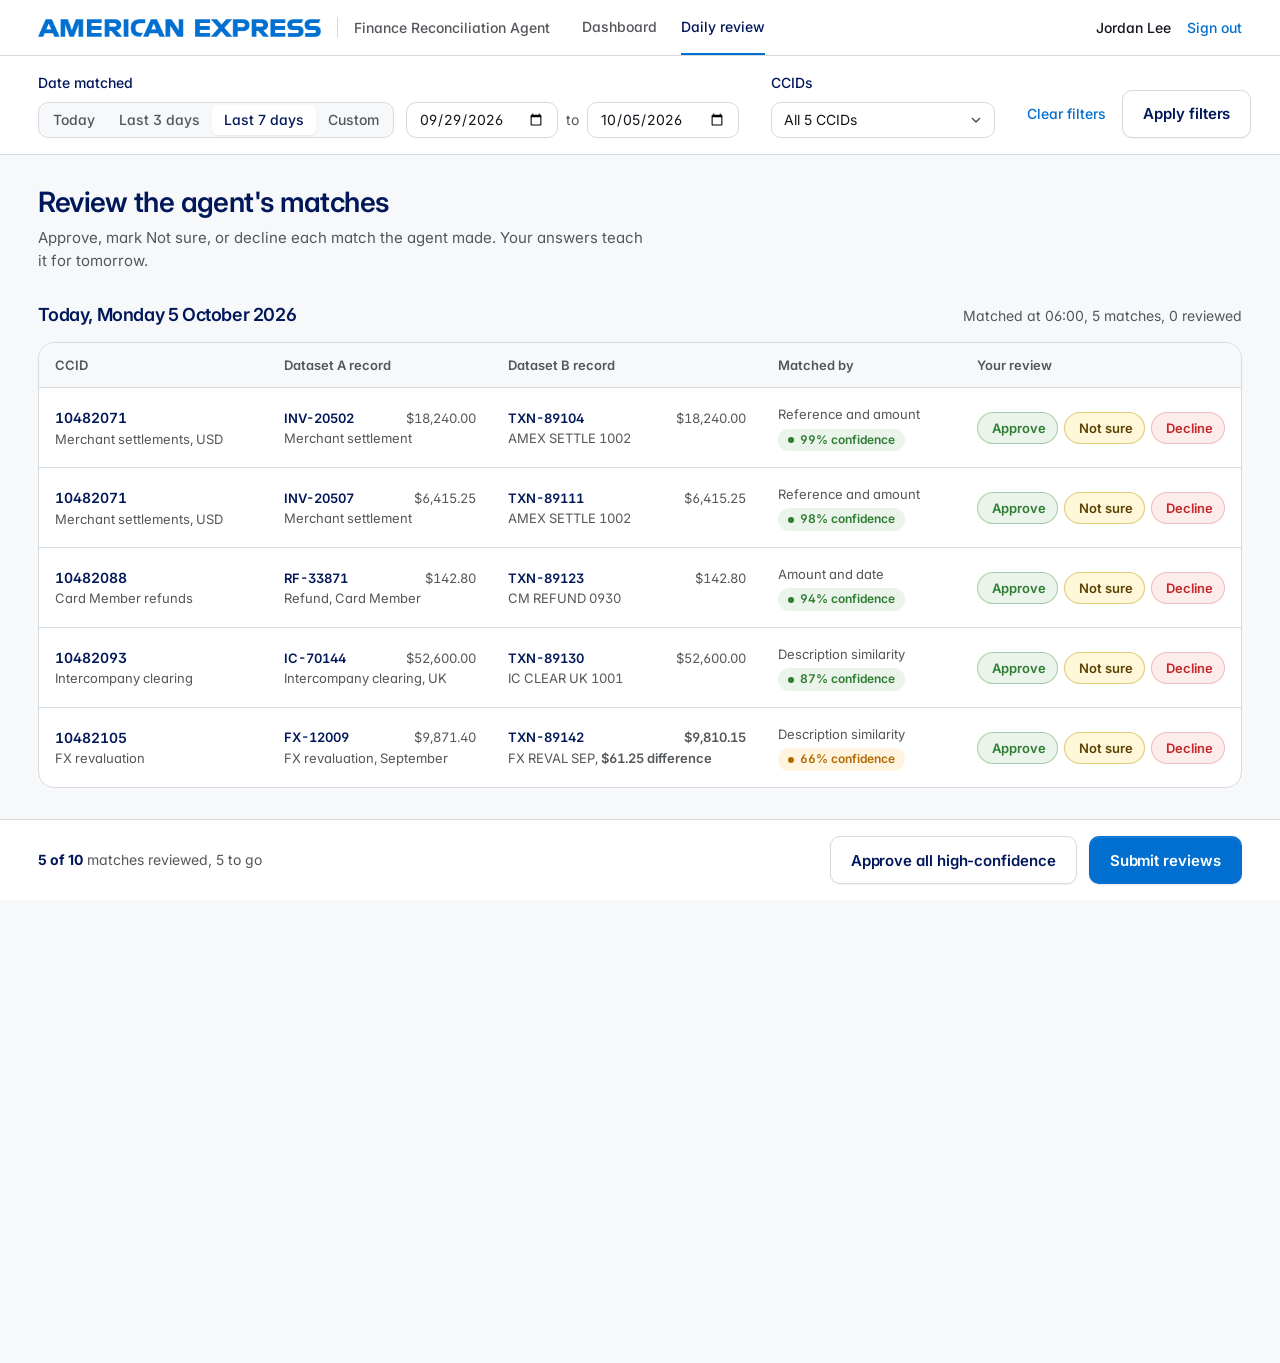
==== commit 2c1dc411: "Use the updated American Express assets everywhere Replace the old asset set with the three supplied" ====
--- a/Agentic-Fin-Rec/ui/daily-review.html
+++ b/Agentic-Fin-Rec/ui/daily-review.html
@@ -4,7 +4,7 @@
   <meta charset="utf-8">
   <meta name="viewport" content="width=1440">
   <title>Daily review · Finance Reconciliation Agent</title>
-  <link rel="icon" type="image/svg+xml" href="assets/American_Express/American_Express_Symbol_6.svg">
+  <link rel="icon" type="image/svg+xml" href="assets/American_Express/Registered Trademark Left.svg">
   <link rel="preconnect" href="https://fonts.googleapis.com">
   <link rel="preconnect" href="https://fonts.gstatic.com" crossorigin>
   <link rel="stylesheet" href="https://fonts.googleapis.com/css2?family=Inter:wght@400;500;600;700&display=swap">
@@ -18,7 +18,7 @@
 <body class="daily">
   <header class="topbar">
     <a class="topbar__brand" href="dashboard.html" aria-label="Finance Reconciliation Agent, dashboard">
-      <img class="topbar__logo" src="assets/American_Express/American_Express_Logo_0.svg" alt="American Express" width="282" height="18">
+      <img class="topbar__logo" src="assets/American_Express/AXP_Logotype.png" alt="American Express" width="282" height="18">
       <span class="topbar__product">Finance Reconciliation Agent</span>
     </a>
     <nav class="topbar__nav" aria-label="Main">
